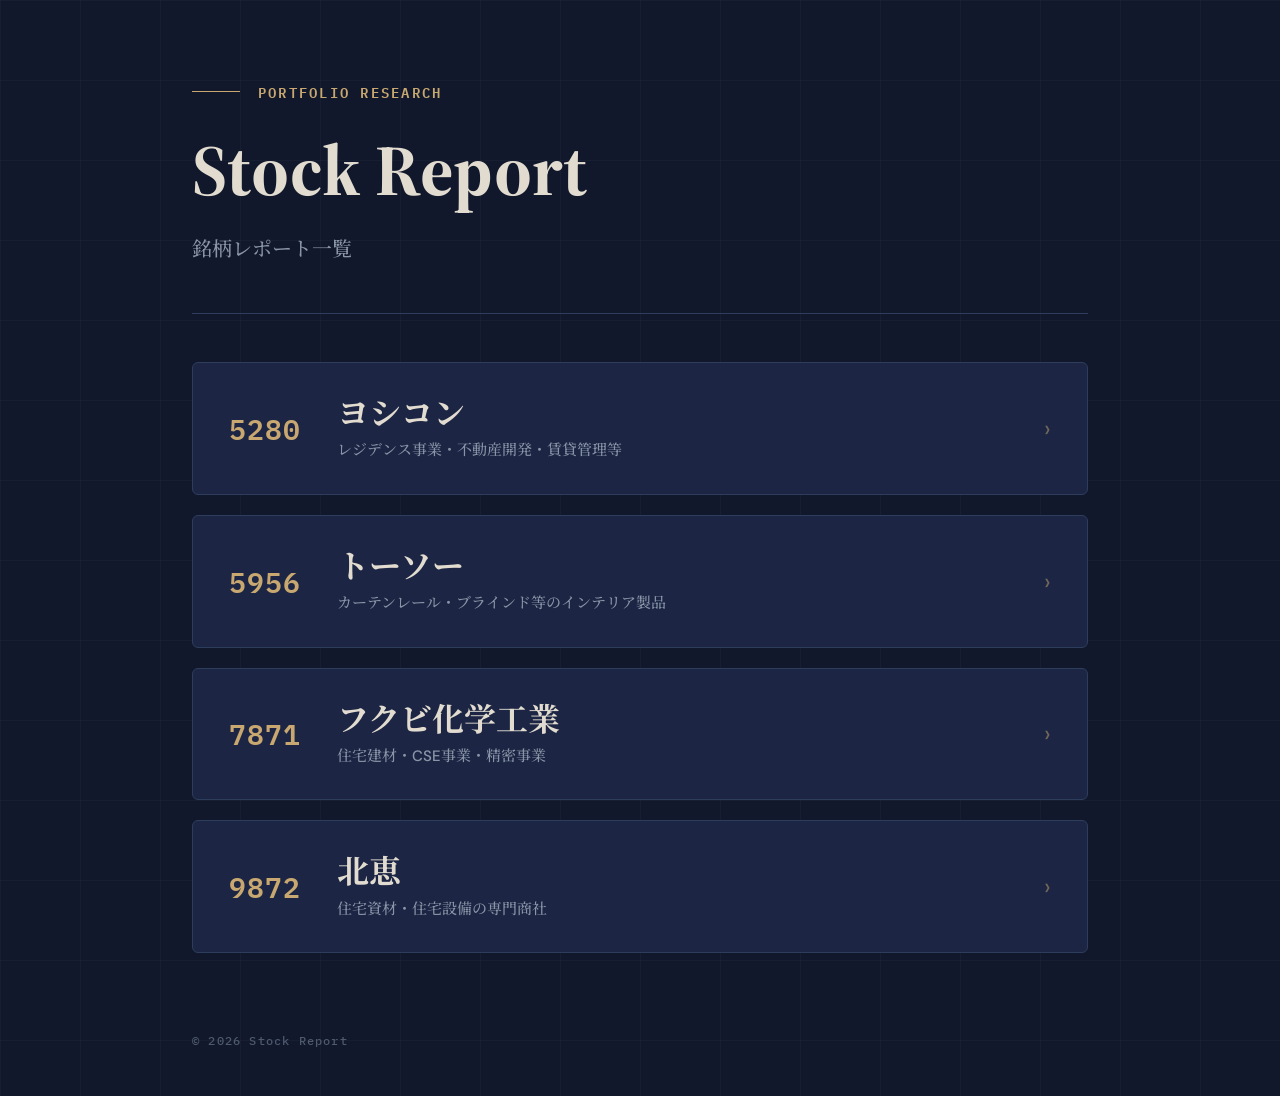
==== index.html @ c76c5090 "Add stock report site with index and viewer pages" ====
<!DOCTYPE html>
<html lang="ja">
<head>
    <meta charset="UTF-8">
    <meta name="viewport" content="width=device-width, initial-scale=1.0">
    <title>Stock Report</title>
    <link rel="preconnect" href="https://fonts.googleapis.com">
    <link rel="preconnect" href="https://fonts.gstatic.com" crossorigin>
    <link href="https://fonts.googleapis.com/css2?family=DM+Sans:wght@400;500;700&family=IBM+Plex+Mono:wght@500;600&family=Noto+Serif+JP:wght@500;600;700;800&family=Source+Serif+4:opsz,wght@8..60,500;8..60,600;8..60,700&display=swap" rel="stylesheet">
    <style>
        :root {
            --stage-bg: #11182b;
            --navy: #1c2644;
            --navy-alt: #232f55;
            --cream: #f0ece3;
            --cream-alt: #e6e0d4;
            --text-warm: #e2dcd0;
            --text-muted-dark: #8a96a8;
            --text-hint-dark: #4e5a6e;
            --ink: #1a2030;
            --text-muted-light: #5a6270;
            --text-hint-light: #9aa0a8;
            --gold: #c8a870;
            --border-dark: #2e3d5c;
            --border-light: #cac4b4;
            --font-display: "Source Serif 4", "Noto Serif JP", serif;
            --font-body: "DM Sans", "Noto Serif JP", sans-serif;
            --font-mono: "IBM Plex Mono", monospace;
        }

        * {
            box-sizing: border-box;
            margin: 0;
            padding: 0;
        }

        html, body {
            width: 100%;
            min-height: 100vh;
            background: var(--stage-bg);
            color: var(--text-warm);
            font-family: var(--font-body);
        }

        body {
            background:
                linear-gradient(rgba(255, 255, 255, 0.026) 1px, transparent 1px),
                linear-gradient(90deg, rgba(255, 255, 255, 0.026) 1px, transparent 1px),
                var(--stage-bg);
            background-size: 80px 80px, 80px 80px, auto;
        }

        /* Header */
        .site-header {
            max-width: 960px;
            margin: 0 auto;
            padding: 80px 32px 0;
        }

        .site-header .kicker {
            display: flex;
            align-items: center;
            gap: 18px;
            margin-bottom: 28px;
            color: var(--gold);
            font-family: var(--font-mono);
            font-size: 14px;
            font-weight: 600;
            letter-spacing: 0.16em;
            text-transform: uppercase;
        }

        .site-header .kicker::before {
            content: "";
            display: block;
            width: 48px;
            height: 1px;
            background: var(--gold);
        }

        .site-header h1 {
            font-family: var(--font-display);
            font-size: 72px;
            font-weight: 700;
            line-height: 1.08;
            letter-spacing: 0;
        }

        .site-header .subtitle {
            margin-top: 24px;
            color: var(--text-muted-dark);
            font-size: 20px;
            font-weight: 500;
            line-height: 1.6;
        }

        .divider {
            max-width: 960px;
            margin: 48px auto;
            padding: 0 32px;
        }

        .divider hr {
            border: none;
            height: 1px;
            background: var(--border-dark);
        }

        /* Card list */
        .card-list {
            max-width: 960px;
            margin: 0 auto;
            padding: 0 32px 80px;
            display: flex;
            flex-direction: column;
            gap: 20px;
        }

        .card {
            display: grid;
            grid-template-columns: auto 1fr auto;
            align-items: center;
            gap: 28px;
            padding: 32px 36px;
            background: var(--navy);
            border: 1px solid var(--border-dark);
            border-radius: 6px;
            text-decoration: none;
            color: inherit;
            transition: border-color 0.3s ease, transform 0.3s ease, box-shadow 0.3s ease;
        }

        .card:hover {
            border-color: var(--gold);
            transform: translateY(-2px);
            box-shadow: 0 8px 32px rgba(0, 0, 0, 0.3);
        }

        .card:focus-visible {
            outline: 2px solid var(--gold);
            outline-offset: 2px;
        }

        .card-ticker {
            font-family: var(--font-mono);
            font-size: 28px;
            font-weight: 600;
            color: var(--gold);
            letter-spacing: 0.04em;
            min-width: 80px;
        }

        .card-body h2 {
            font-family: var(--font-display);
            font-size: 32px;
            font-weight: 700;
            line-height: 1.2;
        }

        .card-body .card-desc {
            margin-top: 6px;
            color: var(--text-muted-dark);
            font-size: 15px;
            font-weight: 500;
            line-height: 1.5;
        }

        .card-arrow {
            color: var(--gold);
            font-size: 24px;
            opacity: 0.5;
            transition: opacity 0.3s ease, transform 0.3s ease;
        }

        .card:hover .card-arrow {
            opacity: 1;
            transform: translateX(4px);
        }

        /* Footer */
        .site-footer {
            max-width: 960px;
            margin: 0 auto;
            padding: 0 32px 48px;
            color: var(--text-hint-dark);
            font-family: var(--font-mono);
            font-size: 12px;
            font-weight: 500;
            letter-spacing: 0.1em;
        }

        /* Responsive */
        @media (max-width: 640px) {
            .site-header {
                padding: 48px 20px 0;
            }

            .site-header h1 {
                font-size: 44px;
            }

            .divider {
                padding: 0 20px;
                margin: 32px auto;
            }

            .card-list {
                padding: 0 20px 60px;
            }

            .card {
                grid-template-columns: auto 1fr auto;
                gap: 16px;
                padding: 24px 20px;
            }

            .card-ticker {
                font-size: 20px;
                min-width: 60px;
            }

            .card-body h2 {
                font-size: 22px;
            }

            .site-footer {
                padding: 0 20px 32px;
            }
        }
    </style>
</head>
<body>
    <header class="site-header">
        <div class="kicker">Portfolio Research</div>
        <h1>Stock Report</h1>
        <p class="subtitle">銘柄レポート一覧</p>
    </header>

    <div class="divider"><hr></div>

    <main class="card-list" id="cardList"></main>

    <footer class="site-footer">
        <span>&copy; 2026 Stock Report</span>
    </footer>

    <script>
        const TICKERS = [
            { ticker: "5280", name: "ヨシコン", desc: "レジデンス事業・不動産開発・賃貸管理等", hasHtml: true },
            { ticker: "5956", name: "トーソー", desc: "カーテンレール・ブラインド等のインテリア製品", hasHtml: false },
            { ticker: "7871", name: "フクビ化学工業", desc: "住宅建材・CSE事業・精密事業", hasHtml: false },
            { ticker: "9872", name: "北恵", desc: "住宅資材・住宅設備の専門商社", hasHtml: false },
        ];

        const list = document.getElementById("cardList");

        TICKERS.forEach((item) => {
            const href = item.hasHtml
                ? `assets/${item.ticker}/${item.ticker}.html`
                : `viewer.html?ticker=${item.ticker}`;

            const a = document.createElement("a");
            a.className = "card";
            a.href = href;
            a.innerHTML = `
                <span class="card-ticker">${item.ticker}</span>
                <div class="card-body">
                    <h2>${item.name}</h2>
                    <p class="card-desc">${item.desc}</p>
                </div>
                <span class="card-arrow">›</span>
            `;
            list.appendChild(a);
        });
    </script>
</body>
</html>
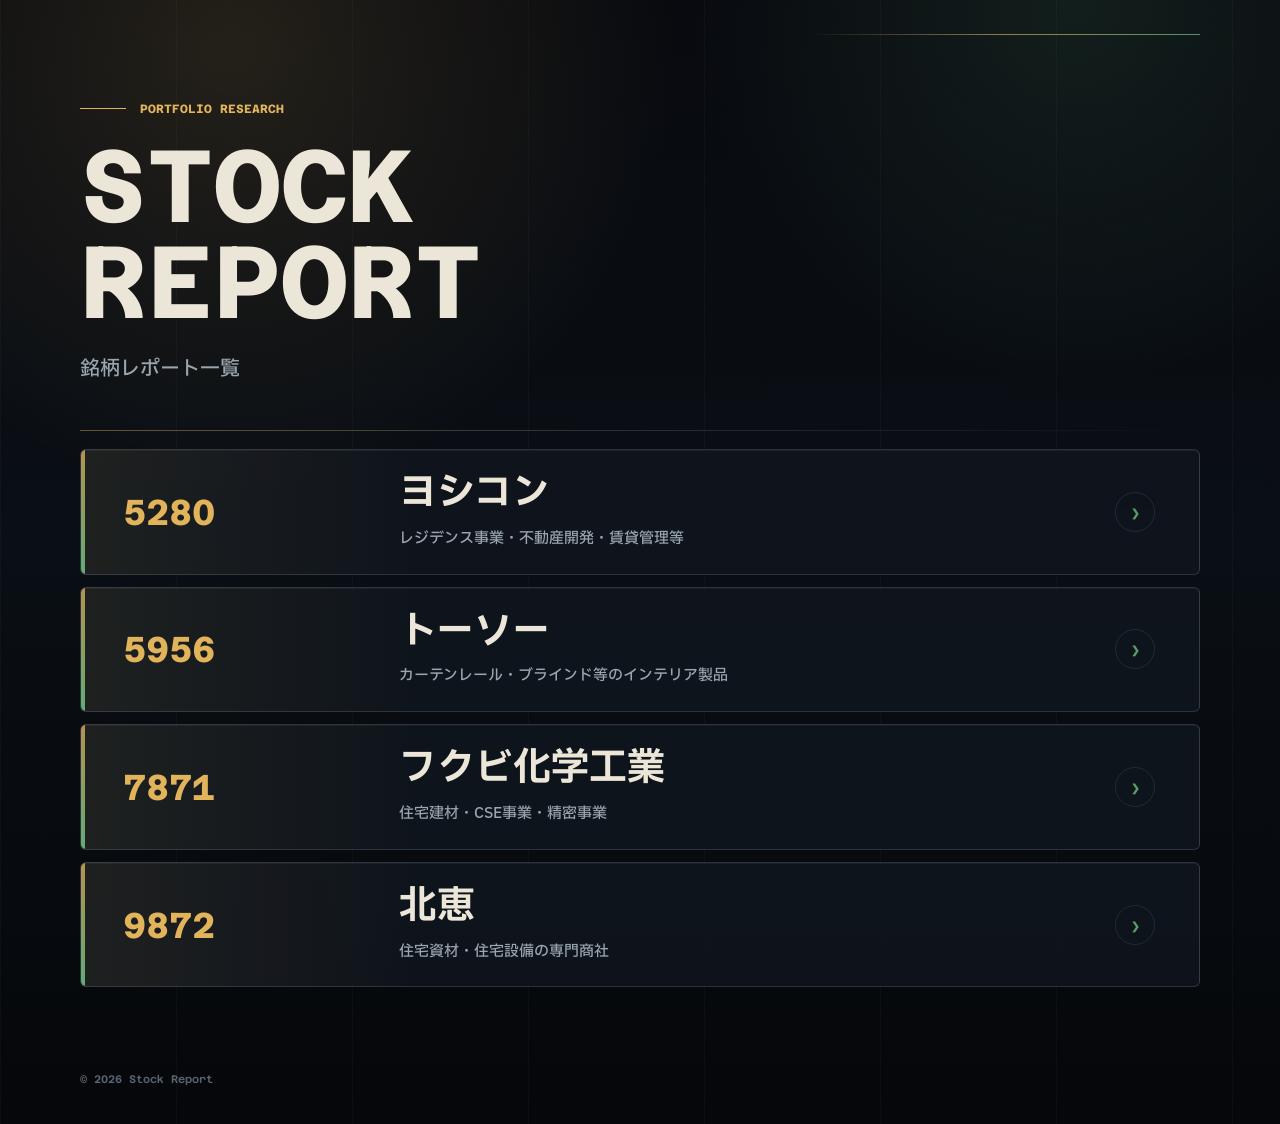
==== commit 51afe3c5: "Refresh stock report UI" ====
--- a/index.html
+++ b/index.html
@@ -6,228 +6,8 @@
     <title>Stock Report</title>
     <link rel="preconnect" href="https://fonts.googleapis.com">
     <link rel="preconnect" href="https://fonts.gstatic.com" crossorigin>
-    <link href="https://fonts.googleapis.com/css2?family=DM+Sans:wght@400;500;700&family=IBM+Plex+Mono:wght@500;600&family=Noto+Serif+JP:wght@500;600;700;800&family=Source+Serif+4:opsz,wght@8..60,500;8..60,600;8..60,700&display=swap" rel="stylesheet">
-    <style>
-        :root {
-            --stage-bg: #11182b;
-            --navy: #1c2644;
-            --navy-alt: #232f55;
-            --cream: #f0ece3;
-            --cream-alt: #e6e0d4;
-            --text-warm: #e2dcd0;
-            --text-muted-dark: #8a96a8;
-            --text-hint-dark: #4e5a6e;
-            --ink: #1a2030;
-            --text-muted-light: #5a6270;
-            --text-hint-light: #9aa0a8;
-            --gold: #c8a870;
-            --border-dark: #2e3d5c;
-            --border-light: #cac4b4;
-            --font-display: "Source Serif 4", "Noto Serif JP", serif;
-            --font-body: "DM Sans", "Noto Serif JP", sans-serif;
-            --font-mono: "IBM Plex Mono", monospace;
-        }
-
-        * {
-            box-sizing: border-box;
-            margin: 0;
-            padding: 0;
-        }
-
-        html, body {
-            width: 100%;
-            min-height: 100vh;
-            background: var(--stage-bg);
-            color: var(--text-warm);
-            font-family: var(--font-body);
-        }
-
-        body {
-            background:
-                linear-gradient(rgba(255, 255, 255, 0.026) 1px, transparent 1px),
-                linear-gradient(90deg, rgba(255, 255, 255, 0.026) 1px, transparent 1px),
-                var(--stage-bg);
-            background-size: 80px 80px, 80px 80px, auto;
-        }
-
-        /* Header */
-        .site-header {
-            max-width: 960px;
-            margin: 0 auto;
-            padding: 80px 32px 0;
-        }
-
-        .site-header .kicker {
-            display: flex;
-            align-items: center;
-            gap: 18px;
-            margin-bottom: 28px;
-            color: var(--gold);
-            font-family: var(--font-mono);
-            font-size: 14px;
-            font-weight: 600;
-            letter-spacing: 0.16em;
-            text-transform: uppercase;
-        }
-
-        .site-header .kicker::before {
-            content: "";
-            display: block;
-            width: 48px;
-            height: 1px;
-            background: var(--gold);
-        }
-
-        .site-header h1 {
-            font-family: var(--font-display);
-            font-size: 72px;
-            font-weight: 700;
-            line-height: 1.08;
-            letter-spacing: 0;
-        }
-
-        .site-header .subtitle {
-            margin-top: 24px;
-            color: var(--text-muted-dark);
-            font-size: 20px;
-            font-weight: 500;
-            line-height: 1.6;
-        }
-
-        .divider {
-            max-width: 960px;
-            margin: 48px auto;
-            padding: 0 32px;
-        }
-
-        .divider hr {
-            border: none;
-            height: 1px;
-            background: var(--border-dark);
-        }
-
-        /* Card list */
-        .card-list {
-            max-width: 960px;
-            margin: 0 auto;
-            padding: 0 32px 80px;
-            display: flex;
-            flex-direction: column;
-            gap: 20px;
-        }
-
-        .card {
-            display: grid;
-            grid-template-columns: auto 1fr auto;
-            align-items: center;
-            gap: 28px;
-            padding: 32px 36px;
-            background: var(--navy);
-            border: 1px solid var(--border-dark);
-            border-radius: 6px;
-            text-decoration: none;
-            color: inherit;
-            transition: border-color 0.3s ease, transform 0.3s ease, box-shadow 0.3s ease;
-        }
-
-        .card:hover {
-            border-color: var(--gold);
-            transform: translateY(-2px);
-            box-shadow: 0 8px 32px rgba(0, 0, 0, 0.3);
-        }
-
-        .card:focus-visible {
-            outline: 2px solid var(--gold);
-            outline-offset: 2px;
-        }
-
-        .card-ticker {
-            font-family: var(--font-mono);
-            font-size: 28px;
-            font-weight: 600;
-            color: var(--gold);
-            letter-spacing: 0.04em;
-            min-width: 80px;
-        }
-
-        .card-body h2 {
-            font-family: var(--font-display);
-            font-size: 32px;
-            font-weight: 700;
-            line-height: 1.2;
-        }
-
-        .card-body .card-desc {
-            margin-top: 6px;
-            color: var(--text-muted-dark);
-            font-size: 15px;
-            font-weight: 500;
-            line-height: 1.5;
-        }
-
-        .card-arrow {
-            color: var(--gold);
-            font-size: 24px;
-            opacity: 0.5;
-            transition: opacity 0.3s ease, transform 0.3s ease;
-        }
-
-        .card:hover .card-arrow {
-            opacity: 1;
-            transform: translateX(4px);
-        }
-
-        /* Footer */
-        .site-footer {
-            max-width: 960px;
-            margin: 0 auto;
-            padding: 0 32px 48px;
-            color: var(--text-hint-dark);
-            font-family: var(--font-mono);
-            font-size: 12px;
-            font-weight: 500;
-            letter-spacing: 0.1em;
-        }
-
-        /* Responsive */
-        @media (max-width: 640px) {
-            .site-header {
-                padding: 48px 20px 0;
-            }
-
-            .site-header h1 {
-                font-size: 44px;
-            }
-
-            .divider {
-                padding: 0 20px;
-                margin: 32px auto;
-            }
-
-            .card-list {
-                padding: 0 20px 60px;
-            }
-
-            .card {
-                grid-template-columns: auto 1fr auto;
-                gap: 16px;
-                padding: 24px 20px;
-            }
-
-            .card-ticker {
-                font-size: 20px;
-                min-width: 60px;
-            }
-
-            .card-body h2 {
-                font-size: 22px;
-            }
-
-            .site-footer {
-                padding: 0 20px 32px;
-            }
-        }
-    </style>
+    <link href="https://fonts.googleapis.com/css2?family=Azeret+Mono:wght@500;600;700&family=IBM+Plex+Sans+JP:wght@400;500;600;700&display=swap" rel="stylesheet">
+    <link rel="stylesheet" href="styles.css">
 </head>
 <body>
     <header class="site-header">
--- a/styles.css
+++ b/styles.css
@@ -0,0 +1,601 @@
+:root {
+    --bg: #07090d;
+    --panel: rgba(16, 22, 29, 0.9);
+    --panel-strong: rgba(20, 28, 37, 0.96);
+    --line: rgba(141, 160, 180, 0.22);
+    --line-strong: rgba(222, 180, 92, 0.42);
+    --text: #ece6d8;
+    --muted: #9aa5ae;
+    --faint: #59636f;
+    --amber: #e1b35b;
+    --green: #72d48b;
+    --red: #e27862;
+    --shadow: 0 24px 70px rgba(0, 0, 0, 0.38);
+    --font-body: "IBM Plex Sans JP", "Noto Sans JP", sans-serif;
+    --font-mono: "Azeret Mono", "IBM Plex Mono", monospace;
+    --ease: cubic-bezier(0.16, 1, 0.3, 1);
+}
+
+* {
+    box-sizing: border-box;
+    letter-spacing: 0;
+    margin: 0;
+    padding: 0;
+}
+
+html {
+    min-height: 100%;
+    background: var(--bg);
+}
+
+body {
+    min-height: 100vh;
+    color: var(--text);
+    font-family: var(--font-body);
+    letter-spacing: 0;
+    background:
+        radial-gradient(circle at 18% 4%, rgba(225, 179, 91, 0.13), transparent 28rem),
+        radial-gradient(circle at 84% 0%, rgba(114, 212, 139, 0.1), transparent 24rem),
+        linear-gradient(135deg, rgba(255, 255, 255, 0.035) 1px, transparent 1px),
+        linear-gradient(90deg, rgba(255, 255, 255, 0.024) 1px, transparent 1px),
+        linear-gradient(180deg, #080a0f 0%, #0a0f15 48%, #05070a 100%);
+    background-size: auto, auto, 44px 44px, 176px 176px, auto;
+    overflow-x: hidden;
+}
+
+body::before {
+    position: fixed;
+    inset: 0;
+    z-index: -1;
+    pointer-events: none;
+    content: "";
+    background:
+        linear-gradient(90deg, rgba(225, 179, 91, 0.12), transparent 22%, transparent 78%, rgba(114, 212, 139, 0.08)),
+        repeating-linear-gradient(0deg, rgba(255, 255, 255, 0.03) 0 1px, transparent 1px 5px);
+    opacity: 0.28;
+    mix-blend-mode: screen;
+}
+
+a {
+    color: inherit;
+}
+
+::selection {
+    color: #061009;
+    background: var(--green);
+}
+
+.site-header,
+.divider,
+.card-list,
+.site-footer,
+.report-article {
+    width: min(1120px, calc(100% - 48px));
+    margin-inline: auto;
+}
+
+.site-header {
+    position: relative;
+    padding-top: clamp(48px, 8vw, 92px);
+}
+
+.site-header::before {
+    position: absolute;
+    top: 34px;
+    right: 0;
+    width: min(42vw, 390px);
+    height: 1px;
+    content: "";
+    background: linear-gradient(90deg, transparent, var(--amber), var(--green));
+    opacity: 0.65;
+}
+
+.site-header .kicker {
+    display: inline-flex;
+    align-items: center;
+    gap: 14px;
+    margin-bottom: 22px;
+    color: var(--amber);
+    font-family: var(--font-mono);
+    font-size: 12px;
+    font-weight: 700;
+    text-transform: uppercase;
+}
+
+.site-header .kicker::before {
+    width: 46px;
+    height: 1px;
+    content: "";
+    background: currentColor;
+}
+
+.site-header h1 {
+    max-width: 780px;
+    font-family: var(--font-mono);
+    font-size: clamp(48px, 8vw, 106px);
+    font-weight: 700;
+    line-height: 0.94;
+    letter-spacing: 0;
+    text-transform: uppercase;
+}
+
+.site-header .subtitle {
+    max-width: 560px;
+    margin-top: 22px;
+    color: var(--muted);
+    font-size: clamp(16px, 2vw, 20px);
+    font-weight: 500;
+    line-height: 1.7;
+}
+
+.divider {
+    margin-top: 44px;
+    margin-bottom: 18px;
+}
+
+.divider hr {
+    height: 1px;
+    border: 0;
+    background: linear-gradient(90deg, var(--line-strong), var(--line), transparent);
+}
+
+.card-list {
+    display: grid;
+    gap: 12px;
+    padding-bottom: 86px;
+}
+
+.card {
+    position: relative;
+    display: grid;
+    grid-template-columns: minmax(82px, 0.35fr) minmax(0, 1fr) 42px;
+    align-items: center;
+    gap: clamp(16px, 3vw, 42px);
+    min-height: 118px;
+    padding: 22px clamp(20px, 4vw, 42px);
+    overflow: hidden;
+    color: var(--text);
+    text-decoration: none;
+    background:
+        linear-gradient(90deg, rgba(225, 179, 91, 0.08), transparent 30%),
+        var(--panel);
+    border: 1px solid var(--line);
+    border-radius: 6px;
+    box-shadow: 0 1px 0 rgba(255, 255, 255, 0.05) inset;
+    transition:
+        border-color 220ms ease,
+        box-shadow 220ms ease,
+        transform 220ms ease,
+        background 220ms ease;
+}
+
+.card::before,
+.card::after {
+    position: absolute;
+    content: "";
+    pointer-events: none;
+}
+
+.card::before {
+    inset: 0 auto 0 0;
+    width: 4px;
+    background: linear-gradient(180deg, var(--amber), var(--green));
+    opacity: 0.78;
+}
+
+.card::after {
+    inset: 0;
+    background:
+        linear-gradient(90deg, transparent, rgba(255, 255, 255, 0.055), transparent),
+        repeating-linear-gradient(90deg, transparent 0 24px, rgba(255, 255, 255, 0.035) 24px 25px);
+    opacity: 0;
+    transform: translateX(-18%);
+    transition: opacity 220ms ease, transform 420ms var(--ease);
+}
+
+.card:hover {
+    z-index: 1;
+    border-color: var(--line-strong);
+    background:
+        linear-gradient(90deg, rgba(225, 179, 91, 0.13), transparent 34%),
+        var(--panel-strong);
+    box-shadow: var(--shadow), 0 0 0 1px rgba(225, 179, 91, 0.16) inset;
+    transform: translateY(-3px);
+}
+
+.card:hover::after {
+    opacity: 1;
+    transform: translateX(0);
+}
+
+.card:focus-visible {
+    outline: 2px solid var(--green);
+    outline-offset: 3px;
+}
+
+.card-ticker {
+    color: var(--amber);
+    font-family: var(--font-mono);
+    font-size: clamp(22px, 3vw, 36px);
+    font-weight: 700;
+    line-height: 1;
+}
+
+.card-body {
+    min-width: 0;
+}
+
+.card-body h2 {
+    color: var(--text);
+    font-size: clamp(24px, 3.4vw, 38px);
+    font-weight: 700;
+    line-height: 1.18;
+}
+
+.card-body .card-desc {
+    margin-top: 10px;
+    color: var(--muted);
+    font-size: clamp(13px, 1.6vw, 15px);
+    font-weight: 500;
+    line-height: 1.65;
+}
+
+.card-arrow {
+    display: grid;
+    width: 40px;
+    height: 40px;
+    place-items: center;
+    color: var(--green);
+    font-family: var(--font-mono);
+    font-size: 26px;
+    border: 1px solid var(--line);
+    border-radius: 50%;
+    opacity: 0.72;
+    transition: border-color 220ms ease, opacity 220ms ease, transform 220ms var(--ease);
+}
+
+.card:hover .card-arrow {
+    border-color: var(--green);
+    opacity: 1;
+    transform: translateX(4px);
+}
+
+.site-footer {
+    padding-bottom: 38px;
+    color: var(--faint);
+    font-family: var(--font-mono);
+    font-size: 11px;
+    font-weight: 600;
+}
+
+.top-nav {
+    position: sticky;
+    top: 0;
+    z-index: 20;
+    display: flex;
+    align-items: center;
+    gap: 16px;
+    min-height: 62px;
+    padding: 14px clamp(18px, 4vw, 34px);
+    background: rgba(7, 9, 13, 0.86);
+    border-bottom: 1px solid var(--line);
+    backdrop-filter: blur(18px);
+}
+
+.top-nav::before {
+    position: absolute;
+    inset: auto 0 0;
+    height: 1px;
+    content: "";
+    background: linear-gradient(90deg, var(--amber), transparent 42%, var(--green));
+    opacity: 0.6;
+}
+
+.scroll-progress {
+    position: fixed;
+    top: 0;
+    left: 0;
+    z-index: 30;
+    width: 0;
+    height: 2px;
+    background: linear-gradient(90deg, var(--amber), var(--green));
+    box-shadow: 0 0 18px rgba(114, 212, 139, 0.55);
+}
+
+.back-link {
+    display: inline-flex;
+    align-items: center;
+    gap: 8px;
+    color: var(--amber);
+    font-family: var(--font-mono);
+    font-size: 12px;
+    font-weight: 700;
+    text-decoration: none;
+    transition: color 180ms ease;
+}
+
+.back-link:hover {
+    color: var(--green);
+}
+
+.back-link .arrow {
+    display: grid;
+    width: 28px;
+    height: 28px;
+    place-items: center;
+    font-size: 18px;
+    line-height: 1;
+    border: 1px solid var(--line);
+    border-radius: 50%;
+}
+
+.nav-sep {
+    color: var(--line);
+    font-family: var(--font-mono);
+}
+
+.nav-title {
+    min-width: 0;
+    overflow: hidden;
+    color: var(--text);
+    font-family: var(--font-mono);
+    font-size: 13px;
+    font-weight: 700;
+    text-overflow: ellipsis;
+    white-space: nowrap;
+}
+
+.report-article {
+    position: relative;
+    max-width: 920px;
+    padding-top: clamp(38px, 6vw, 74px);
+    padding-bottom: 96px;
+}
+
+.report-article::before {
+    position: absolute;
+    top: 58px;
+    bottom: 96px;
+    left: -28px;
+    width: 1px;
+    content: "";
+    background: linear-gradient(180deg, var(--amber), var(--line) 30%, transparent);
+}
+
+.md-content {
+    position: relative;
+    padding: clamp(22px, 4vw, 42px);
+    background:
+        linear-gradient(180deg, rgba(255, 255, 255, 0.035), transparent 24rem),
+        rgba(9, 13, 18, 0.72);
+    border: 1px solid var(--line);
+    border-radius: 6px;
+    box-shadow: var(--shadow);
+}
+
+.md-content h1 {
+    margin-bottom: clamp(30px, 5vw, 54px);
+    color: var(--text);
+    font-family: var(--font-mono);
+    font-size: clamp(34px, 6vw, 62px);
+    font-weight: 700;
+    line-height: 1.05;
+    letter-spacing: 0;
+}
+
+.md-content h2 {
+    position: relative;
+    margin-top: clamp(48px, 7vw, 72px);
+    margin-bottom: 22px;
+    padding: 14px 0 14px 20px;
+    color: var(--text);
+    font-size: clamp(23px, 3.5vw, 34px);
+    font-weight: 700;
+    line-height: 1.25;
+    border-top: 1px solid var(--line);
+    border-bottom: 1px solid var(--line);
+}
+
+.md-content h2::before {
+    position: absolute;
+    inset: 14px auto 14px 0;
+    width: 4px;
+    content: "";
+    background: linear-gradient(180deg, var(--amber), var(--green));
+}
+
+.md-content h3 {
+    margin-top: 36px;
+    margin-bottom: 14px;
+    color: var(--amber);
+    font-size: clamp(19px, 2.6vw, 25px);
+    font-weight: 700;
+    line-height: 1.35;
+}
+
+.md-content p,
+.md-content li {
+    color: var(--text);
+    font-size: clamp(16px, 2vw, 18px);
+    font-weight: 500;
+    line-height: 1.86;
+}
+
+.md-content p {
+    margin-bottom: 18px;
+}
+
+.md-content ul,
+.md-content ol {
+    margin-bottom: 22px;
+    padding-left: 1.5em;
+}
+
+.md-content li {
+    padding-left: 0.2em;
+    margin-bottom: 8px;
+}
+
+.md-content li::marker {
+    color: var(--green);
+    font-family: var(--font-mono);
+    font-weight: 700;
+}
+
+.md-content strong,
+.md-content em {
+    color: var(--amber);
+    font-weight: 700;
+}
+
+.md-content blockquote {
+    margin: 30px 0;
+    padding: 20px 24px;
+    color: var(--muted);
+    background:
+        linear-gradient(90deg, rgba(225, 179, 91, 0.14), transparent),
+        rgba(225, 179, 91, 0.045);
+    border-left: 4px solid var(--amber);
+}
+
+.md-content blockquote p {
+    margin-bottom: 0;
+    color: inherit;
+}
+
+.md-content hr {
+    height: 1px;
+    margin: 46px 0;
+    border: 0;
+    background: linear-gradient(90deg, transparent, var(--line-strong), transparent);
+}
+
+.md-content table {
+    display: block;
+    width: 100%;
+    margin: 26px 0;
+    overflow-x: auto;
+    border-collapse: collapse;
+    font-size: 15px;
+}
+
+.md-content th,
+.md-content td {
+    min-width: 130px;
+    padding: 14px 12px;
+    line-height: 1.55;
+    text-align: left;
+    vertical-align: top;
+    border-bottom: 1px solid var(--line);
+}
+
+.md-content th {
+    color: var(--amber);
+    font-family: var(--font-mono);
+    font-size: 12px;
+    font-weight: 700;
+    background: rgba(225, 179, 91, 0.065);
+}
+
+.md-content td {
+    color: var(--text);
+}
+
+.md-content code {
+    padding: 0.16em 0.42em;
+    color: var(--green);
+    font-family: var(--font-mono);
+    font-size: 0.88em;
+    background: rgba(114, 212, 139, 0.09);
+    border: 1px solid rgba(114, 212, 139, 0.18);
+    border-radius: 4px;
+}
+
+.md-content ul ul,
+.md-content ol ol,
+.md-content ul ol,
+.md-content ol ul {
+    margin-top: 8px;
+    margin-bottom: 8px;
+}
+
+.loading,
+.error {
+    padding: 96px 24px;
+    color: var(--muted);
+    font-family: var(--font-mono);
+    font-size: 13px;
+    font-weight: 700;
+    text-align: center;
+}
+
+.error {
+    color: var(--red);
+}
+
+@media (max-width: 720px) {
+    .site-header,
+    .divider,
+    .card-list,
+    .site-footer,
+    .report-article {
+        width: min(100% - 32px, 1120px);
+    }
+
+    .site-header::before {
+        width: 52vw;
+    }
+
+    .card {
+        grid-template-columns: 76px minmax(0, 1fr) 34px;
+        min-height: 106px;
+        gap: 14px;
+        padding: 18px 16px 18px 18px;
+    }
+
+    .card-arrow {
+        width: 32px;
+        height: 32px;
+        font-size: 20px;
+    }
+
+    .top-nav {
+        gap: 10px;
+    }
+
+    .nav-sep {
+        display: none;
+    }
+
+    .report-article::before {
+        display: none;
+    }
+
+    .md-content {
+        padding: 22px 18px;
+    }
+}
+
+@media (max-width: 460px) {
+    .card {
+        grid-template-columns: 1fr 30px;
+    }
+
+    .card-ticker {
+        grid-column: 1 / -1;
+    }
+
+    .card-body h2 {
+        font-size: 24px;
+    }
+}
+
+@media (prefers-reduced-motion: reduce) {
+    *,
+    *::before,
+    *::after {
+        animation-duration: 0.01ms !important;
+        scroll-behavior: auto !important;
+        transition-duration: 0.01ms !important;
+    }
+}
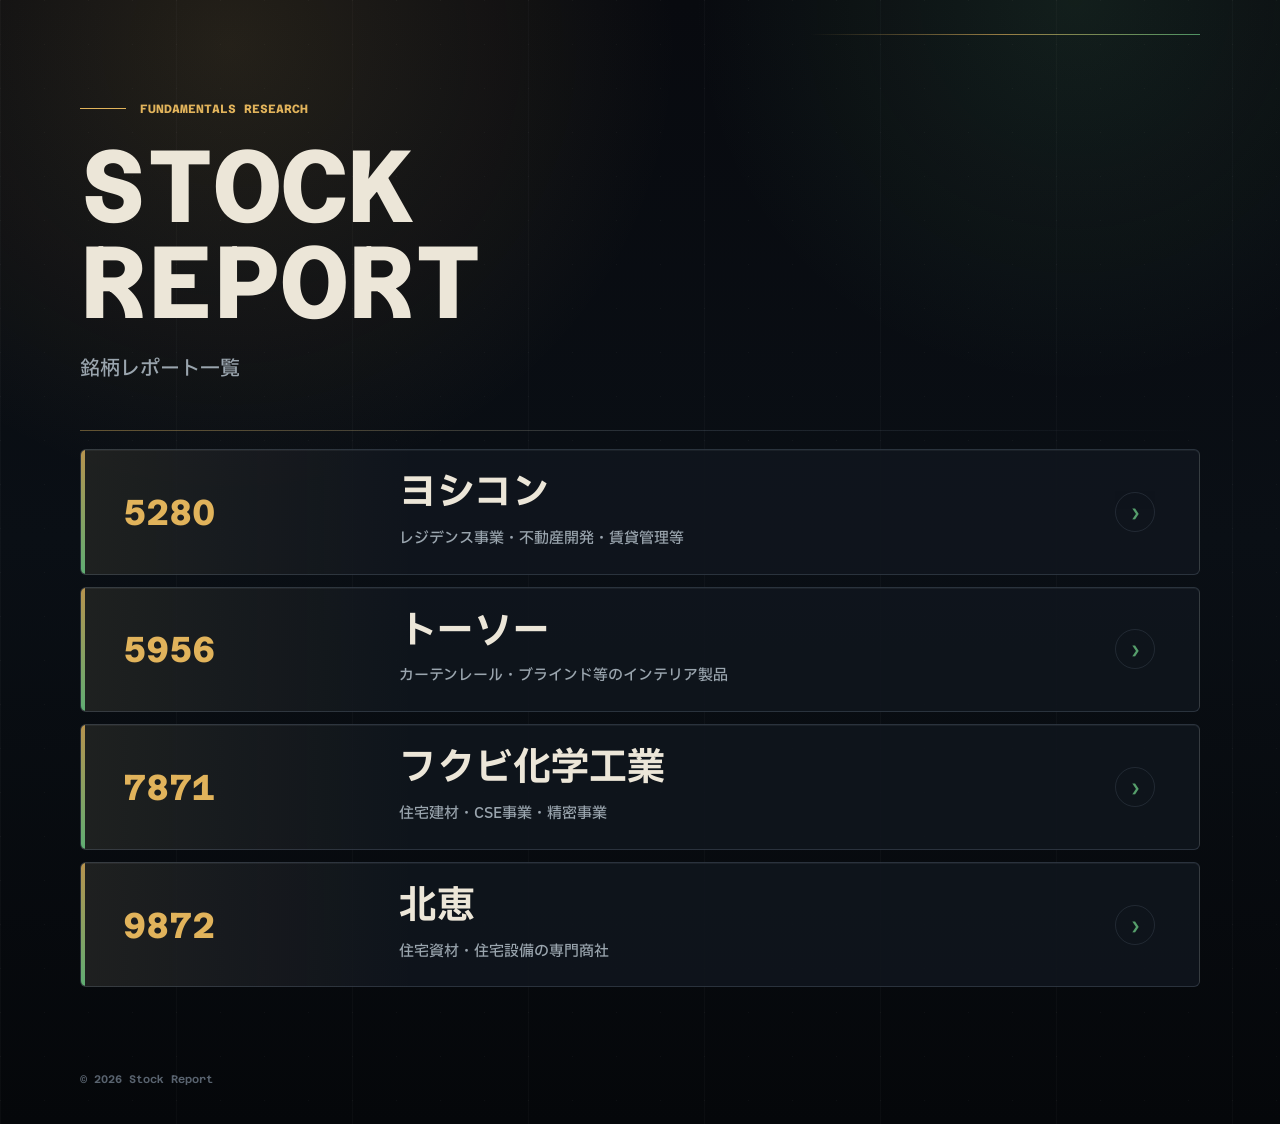
==== commit 2b7b27f3: "Rename portfolio research label" ====
--- a/index.html
+++ b/index.html
@@ -11,7 +11,7 @@
 </head>
 <body>
     <header class="site-header">
-        <div class="kicker">Portfolio Research</div>
+        <div class="kicker">Fundamentals Research</div>
         <h1>Stock Report</h1>
         <p class="subtitle">銘柄レポート一覧</p>
     </header>
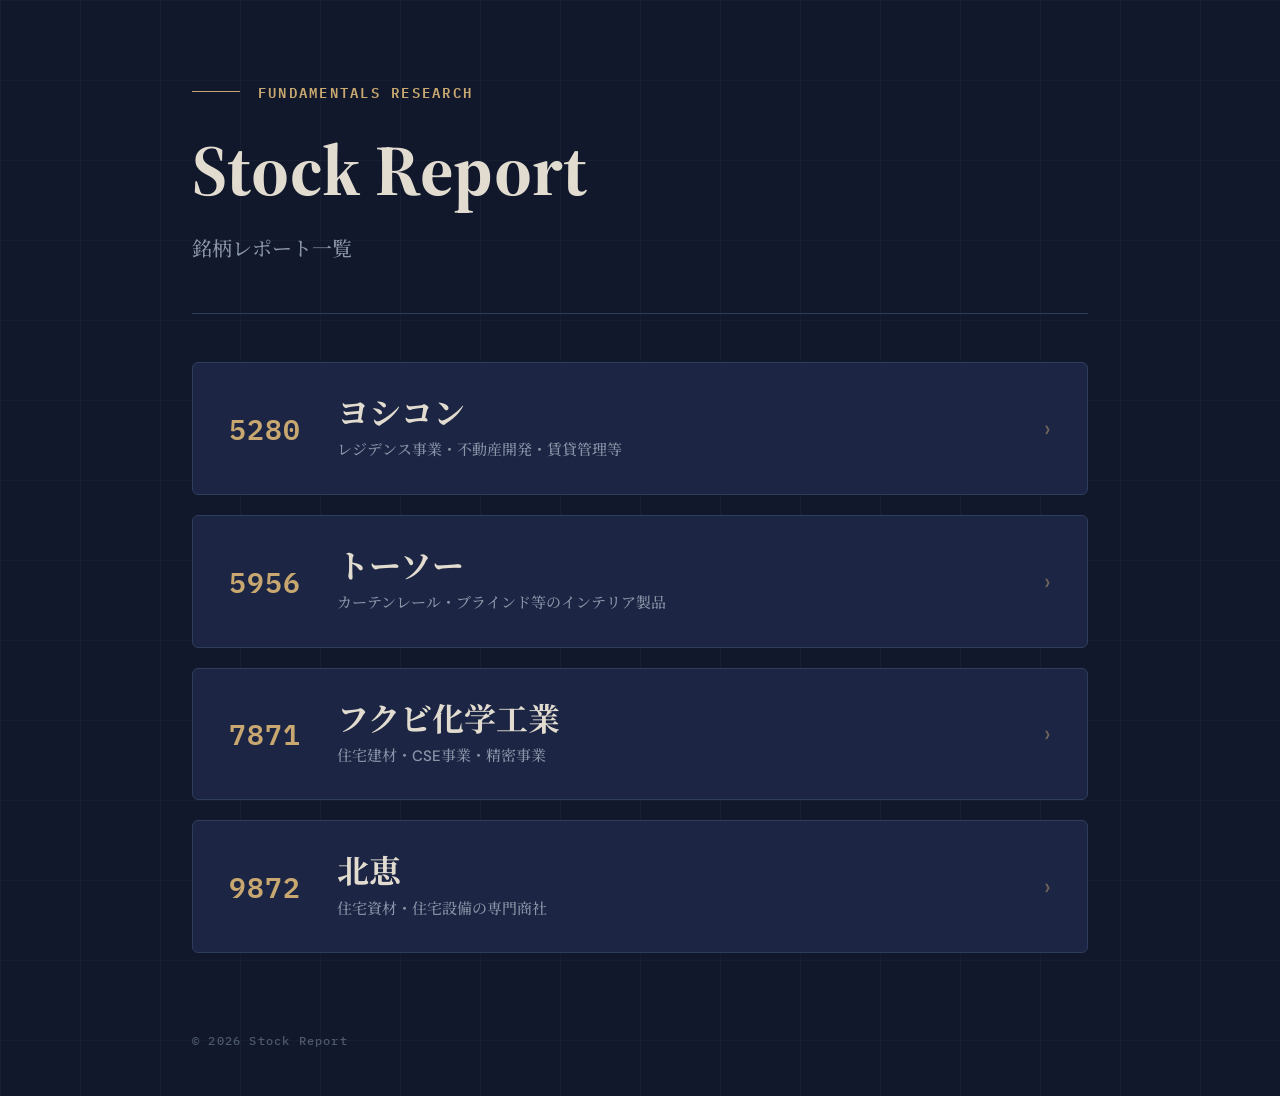
==== commit 20306ac9: "Revert stock report UI refresh" ====
--- a/index.html
+++ b/index.html
@@ -6,8 +6,228 @@
     <title>Stock Report</title>
     <link rel="preconnect" href="https://fonts.googleapis.com">
     <link rel="preconnect" href="https://fonts.gstatic.com" crossorigin>
-    <link href="https://fonts.googleapis.com/css2?family=Azeret+Mono:wght@500;600;700&family=IBM+Plex+Sans+JP:wght@400;500;600;700&display=swap" rel="stylesheet">
-    <link rel="stylesheet" href="styles.css">
+    <link href="https://fonts.googleapis.com/css2?family=DM+Sans:wght@400;500;700&family=IBM+Plex+Mono:wght@500;600&family=Noto+Serif+JP:wght@500;600;700;800&family=Source+Serif+4:opsz,wght@8..60,500;8..60,600;8..60,700&display=swap" rel="stylesheet">
+    <style>
+        :root {
+            --stage-bg: #11182b;
+            --navy: #1c2644;
+            --navy-alt: #232f55;
+            --cream: #f0ece3;
+            --cream-alt: #e6e0d4;
+            --text-warm: #e2dcd0;
+            --text-muted-dark: #8a96a8;
+            --text-hint-dark: #4e5a6e;
+            --ink: #1a2030;
+            --text-muted-light: #5a6270;
+            --text-hint-light: #9aa0a8;
+            --gold: #c8a870;
+            --border-dark: #2e3d5c;
+            --border-light: #cac4b4;
+            --font-display: "Source Serif 4", "Noto Serif JP", serif;
+            --font-body: "DM Sans", "Noto Serif JP", sans-serif;
+            --font-mono: "IBM Plex Mono", monospace;
+        }
+
+        * {
+            box-sizing: border-box;
+            margin: 0;
+            padding: 0;
+        }
+
+        html, body {
+            width: 100%;
+            min-height: 100vh;
+            background: var(--stage-bg);
+            color: var(--text-warm);
+            font-family: var(--font-body);
+        }
+
+        body {
+            background:
+                linear-gradient(rgba(255, 255, 255, 0.026) 1px, transparent 1px),
+                linear-gradient(90deg, rgba(255, 255, 255, 0.026) 1px, transparent 1px),
+                var(--stage-bg);
+            background-size: 80px 80px, 80px 80px, auto;
+        }
+
+        /* Header */
+        .site-header {
+            max-width: 960px;
+            margin: 0 auto;
+            padding: 80px 32px 0;
+        }
+
+        .site-header .kicker {
+            display: flex;
+            align-items: center;
+            gap: 18px;
+            margin-bottom: 28px;
+            color: var(--gold);
+            font-family: var(--font-mono);
+            font-size: 14px;
+            font-weight: 600;
+            letter-spacing: 0.16em;
+            text-transform: uppercase;
+        }
+
+        .site-header .kicker::before {
+            content: "";
+            display: block;
+            width: 48px;
+            height: 1px;
+            background: var(--gold);
+        }
+
+        .site-header h1 {
+            font-family: var(--font-display);
+            font-size: 72px;
+            font-weight: 700;
+            line-height: 1.08;
+            letter-spacing: 0;
+        }
+
+        .site-header .subtitle {
+            margin-top: 24px;
+            color: var(--text-muted-dark);
+            font-size: 20px;
+            font-weight: 500;
+            line-height: 1.6;
+        }
+
+        .divider {
+            max-width: 960px;
+            margin: 48px auto;
+            padding: 0 32px;
+        }
+
+        .divider hr {
+            border: none;
+            height: 1px;
+            background: var(--border-dark);
+        }
+
+        /* Card list */
+        .card-list {
+            max-width: 960px;
+            margin: 0 auto;
+            padding: 0 32px 80px;
+            display: flex;
+            flex-direction: column;
+            gap: 20px;
+        }
+
+        .card {
+            display: grid;
+            grid-template-columns: auto 1fr auto;
+            align-items: center;
+            gap: 28px;
+            padding: 32px 36px;
+            background: var(--navy);
+            border: 1px solid var(--border-dark);
+            border-radius: 6px;
+            text-decoration: none;
+            color: inherit;
+            transition: border-color 0.3s ease, transform 0.3s ease, box-shadow 0.3s ease;
+        }
+
+        .card:hover {
+            border-color: var(--gold);
+            transform: translateY(-2px);
+            box-shadow: 0 8px 32px rgba(0, 0, 0, 0.3);
+        }
+
+        .card:focus-visible {
+            outline: 2px solid var(--gold);
+            outline-offset: 2px;
+        }
+
+        .card-ticker {
+            font-family: var(--font-mono);
+            font-size: 28px;
+            font-weight: 600;
+            color: var(--gold);
+            letter-spacing: 0.04em;
+            min-width: 80px;
+        }
+
+        .card-body h2 {
+            font-family: var(--font-display);
+            font-size: 32px;
+            font-weight: 700;
+            line-height: 1.2;
+        }
+
+        .card-body .card-desc {
+            margin-top: 6px;
+            color: var(--text-muted-dark);
+            font-size: 15px;
+            font-weight: 500;
+            line-height: 1.5;
+        }
+
+        .card-arrow {
+            color: var(--gold);
+            font-size: 24px;
+            opacity: 0.5;
+            transition: opacity 0.3s ease, transform 0.3s ease;
+        }
+
+        .card:hover .card-arrow {
+            opacity: 1;
+            transform: translateX(4px);
+        }
+
+        /* Footer */
+        .site-footer {
+            max-width: 960px;
+            margin: 0 auto;
+            padding: 0 32px 48px;
+            color: var(--text-hint-dark);
+            font-family: var(--font-mono);
+            font-size: 12px;
+            font-weight: 500;
+            letter-spacing: 0.1em;
+        }
+
+        /* Responsive */
+        @media (max-width: 640px) {
+            .site-header {
+                padding: 48px 20px 0;
+            }
+
+            .site-header h1 {
+                font-size: 44px;
+            }
+
+            .divider {
+                padding: 0 20px;
+                margin: 32px auto;
+            }
+
+            .card-list {
+                padding: 0 20px 60px;
+            }
+
+            .card {
+                grid-template-columns: auto 1fr auto;
+                gap: 16px;
+                padding: 24px 20px;
+            }
+
+            .card-ticker {
+                font-size: 20px;
+                min-width: 60px;
+            }
+
+            .card-body h2 {
+                font-size: 22px;
+            }
+
+            .site-footer {
+                padding: 0 20px 32px;
+            }
+        }
+    </style>
 </head>
 <body>
     <header class="site-header">
